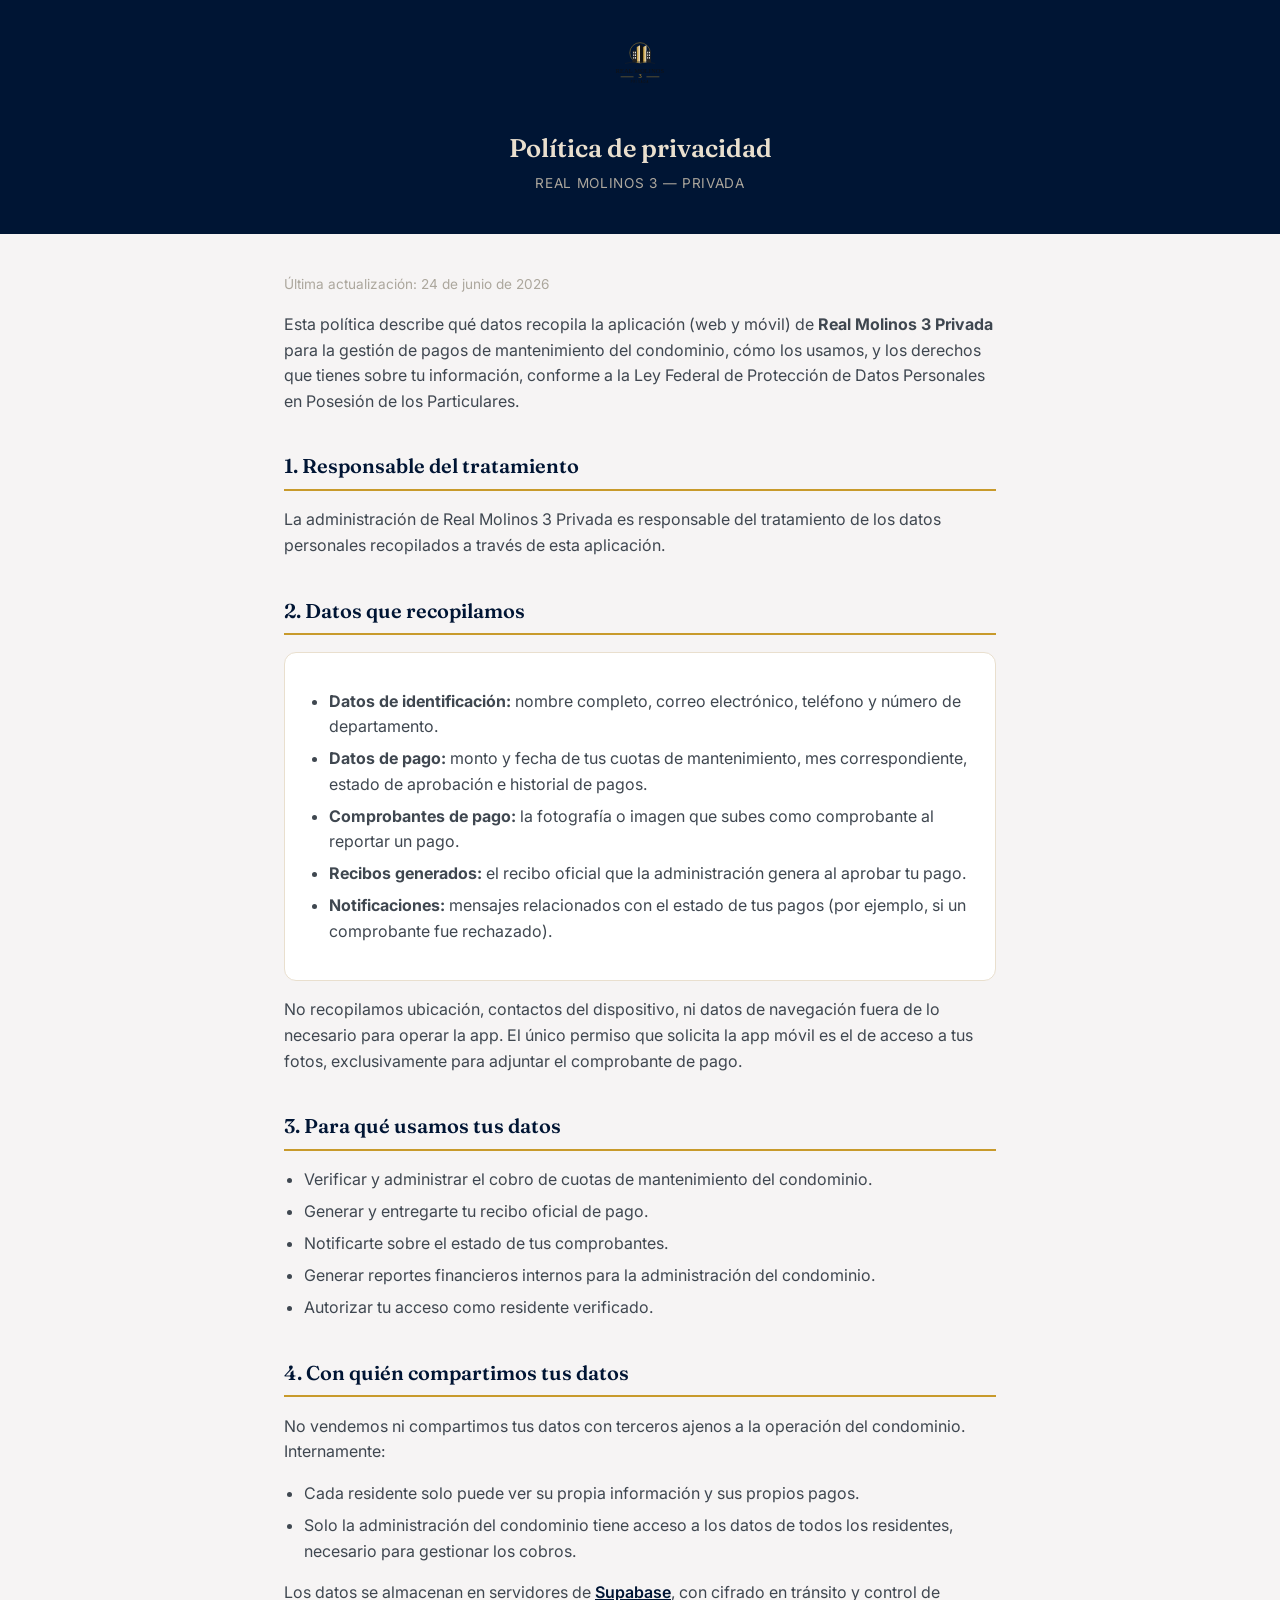
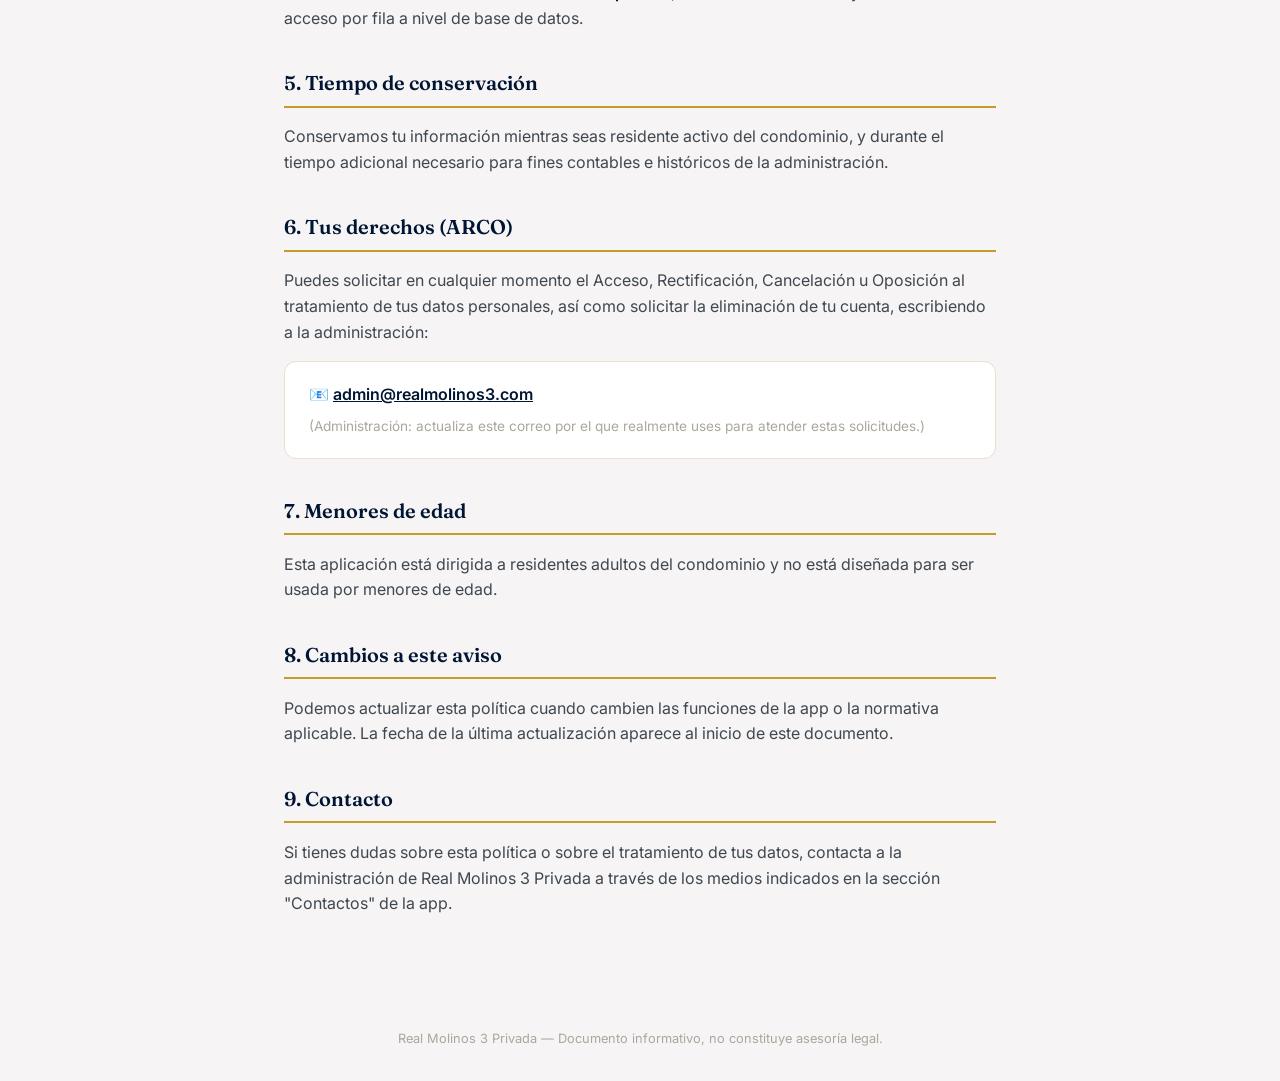
==== privacidad.html @ f4ce5bd8 "fix: rendimiento (indices, RPC remanente/reportes, columnas explicitas, batch), bugs de notification" ====
<!DOCTYPE html>
<html lang="es-MX">
<head>
<meta charset="UTF-8">
<meta name="viewport" content="width=device-width, initial-scale=1.0">
<title>Política de privacidad — Real Molinos 3</title>
<link rel="icon" href="assets/LogoM3.svg">
<link rel="preconnect" href="https://fonts.googleapis.com">
<link rel="stylesheet" href="https://fonts.googleapis.com/css2?family=Fraunces:opsz,wght@9..144,600;9..144,700&family=Inter:wght@400;500;600&display=swap">
<style>
  :root{
    --navy:#001534; --gold:#C89A2B; --gold-light:#E9DFCE;
    --slate:#3F4750; --mist:#ACA79D; --cream:#F6F4F4;
  }
  *{box-sizing:border-box}
  body{
    margin:0; background:var(--cream); color:var(--slate);
    font-family:'Inter',sans-serif; line-height:1.6;
  }
  header{
    background:var(--navy); color:var(--cream);
    padding:2.5rem 1.5rem; text-align:center;
  }
  header img{ height:64px; margin-bottom:.75rem }
  header h1{
    font-family:'Fraunces',serif; font-weight:600; margin:.25rem 0 0;
    font-size:1.6rem; color:var(--gold-light);
  }
  header p{ margin:.25rem 0 0; color:var(--mist); font-size:.85rem; letter-spacing:.05em; text-transform:uppercase }
  main{ max-width:760px; margin:0 auto; padding:2.5rem 1.5rem 4rem }
  h2{
    font-family:'Fraunces',serif; font-weight:600; color:var(--navy);
    font-size:1.25rem; margin-top:2.25rem; border-bottom:2px solid var(--gold); padding-bottom:.4rem;
  }
  ul{ padding-left:1.25rem }
  li{ margin-bottom:.4rem }
  .updated{ color:var(--mist); font-size:.85rem; margin-top:0 }
  .card{ background:#fff; border-radius:12px; padding:1.25rem 1.5rem; margin:1rem 0; border:1px solid var(--gold-light) }
  a{ color:var(--navy); font-weight:600 }
  footer{ text-align:center; color:var(--mist); font-size:.8rem; padding:2rem 0 }
</style>
</head>
<body>
<header>
  <img src="assets/LogoM3.svg" alt="Real Molinos 3">
  <h1>Política de privacidad</h1>
  <p>Real Molinos 3 — Privada</p>
</header>
<main>
  <p class="updated">Última actualización: 24 de junio de 2026</p>

  <p>Esta política describe qué datos recopila la aplicación (web y móvil) de
  <strong>Real Molinos 3 Privada</strong> para la gestión de pagos de mantenimiento del
  condominio, cómo los usamos, y los derechos que tienes sobre tu información,
  conforme a la Ley Federal de Protección de Datos Personales en Posesión de los
  Particulares.</p>

  <h2>1. Responsable del tratamiento</h2>
  <p>La administración de Real Molinos 3 Privada es responsable del tratamiento de
  los datos personales recopilados a través de esta aplicación.</p>

  <h2>2. Datos que recopilamos</h2>
  <div class="card">
    <ul>
      <li><strong>Datos de identificación:</strong> nombre completo, correo electrónico, teléfono y número de departamento.</li>
      <li><strong>Datos de pago:</strong> monto y fecha de tus cuotas de mantenimiento, mes correspondiente, estado de aprobación e historial de pagos.</li>
      <li><strong>Comprobantes de pago:</strong> la fotografía o imagen que subes como comprobante al reportar un pago.</li>
      <li><strong>Recibos generados:</strong> el recibo oficial que la administración genera al aprobar tu pago.</li>
      <li><strong>Notificaciones:</strong> mensajes relacionados con el estado de tus pagos (por ejemplo, si un comprobante fue rechazado).</li>
    </ul>
  </div>
  <p>No recopilamos ubicación, contactos del dispositivo, ni datos de navegación
  fuera de lo necesario para operar la app. El único permiso que solicita la
  app móvil es el de acceso a tus fotos, exclusivamente para adjuntar el
  comprobante de pago.</p>

  <h2>3. Para qué usamos tus datos</h2>
  <ul>
    <li>Verificar y administrar el cobro de cuotas de mantenimiento del condominio.</li>
    <li>Generar y entregarte tu recibo oficial de pago.</li>
    <li>Notificarte sobre el estado de tus comprobantes.</li>
    <li>Generar reportes financieros internos para la administración del condominio.</li>
    <li>Autorizar tu acceso como residente verificado.</li>
  </ul>

  <h2>4. Con quién compartimos tus datos</h2>
  <p>No vendemos ni compartimos tus datos con terceros ajenos a la operación del
  condominio. Internamente:</p>
  <ul>
    <li>Cada residente solo puede ver su propia información y sus propios pagos.</li>
    <li>Solo la administración del condominio tiene acceso a los datos de todos los residentes, necesario para gestionar los cobros.</li>
  </ul>
  <p>Los datos se almacenan en servidores de <a href="https://supabase.com" target="_blank" rel="noopener">Supabase</a>,
  con cifrado en tránsito y control de acceso por fila a nivel de base de datos.</p>

  <h2>5. Tiempo de conservación</h2>
  <p>Conservamos tu información mientras seas residente activo del condominio, y
  durante el tiempo adicional necesario para fines contables e históricos de la
  administración.</p>

  <h2>6. Tus derechos (ARCO)</h2>
  <p>Puedes solicitar en cualquier momento el Acceso, Rectificación, Cancelación
  u Oposición al tratamiento de tus datos personales, así como solicitar la
  eliminación de tu cuenta, escribiendo a la administración:</p>
  <div class="card">
    📧 <a href="mailto:admin@realmolinos3.com">admin@realmolinos3.com</a>
    <p style="margin:.5rem 0 0;font-size:.85rem;color:var(--mist)">
      (Administración: actualiza este correo por el que realmente uses para atender estas solicitudes.)
    </p>
  </div>

  <h2>7. Menores de edad</h2>
  <p>Esta aplicación está dirigida a residentes adultos del condominio y no está
  diseñada para ser usada por menores de edad.</p>

  <h2>8. Cambios a este aviso</h2>
  <p>Podemos actualizar esta política cuando cambien las funciones de la app o la
  normativa aplicable. La fecha de la última actualización aparece al inicio de
  este documento.</p>

  <h2>9. Contacto</h2>
  <p>Si tienes dudas sobre esta política o sobre el tratamiento de tus datos,
  contacta a la administración de Real Molinos 3 Privada a través de los medios
  indicados en la sección "Contactos" de la app.</p>
</main>
<footer>Real Molinos 3 Privada — Documento informativo, no constituye asesoría legal.</footer>
</body>
</html>
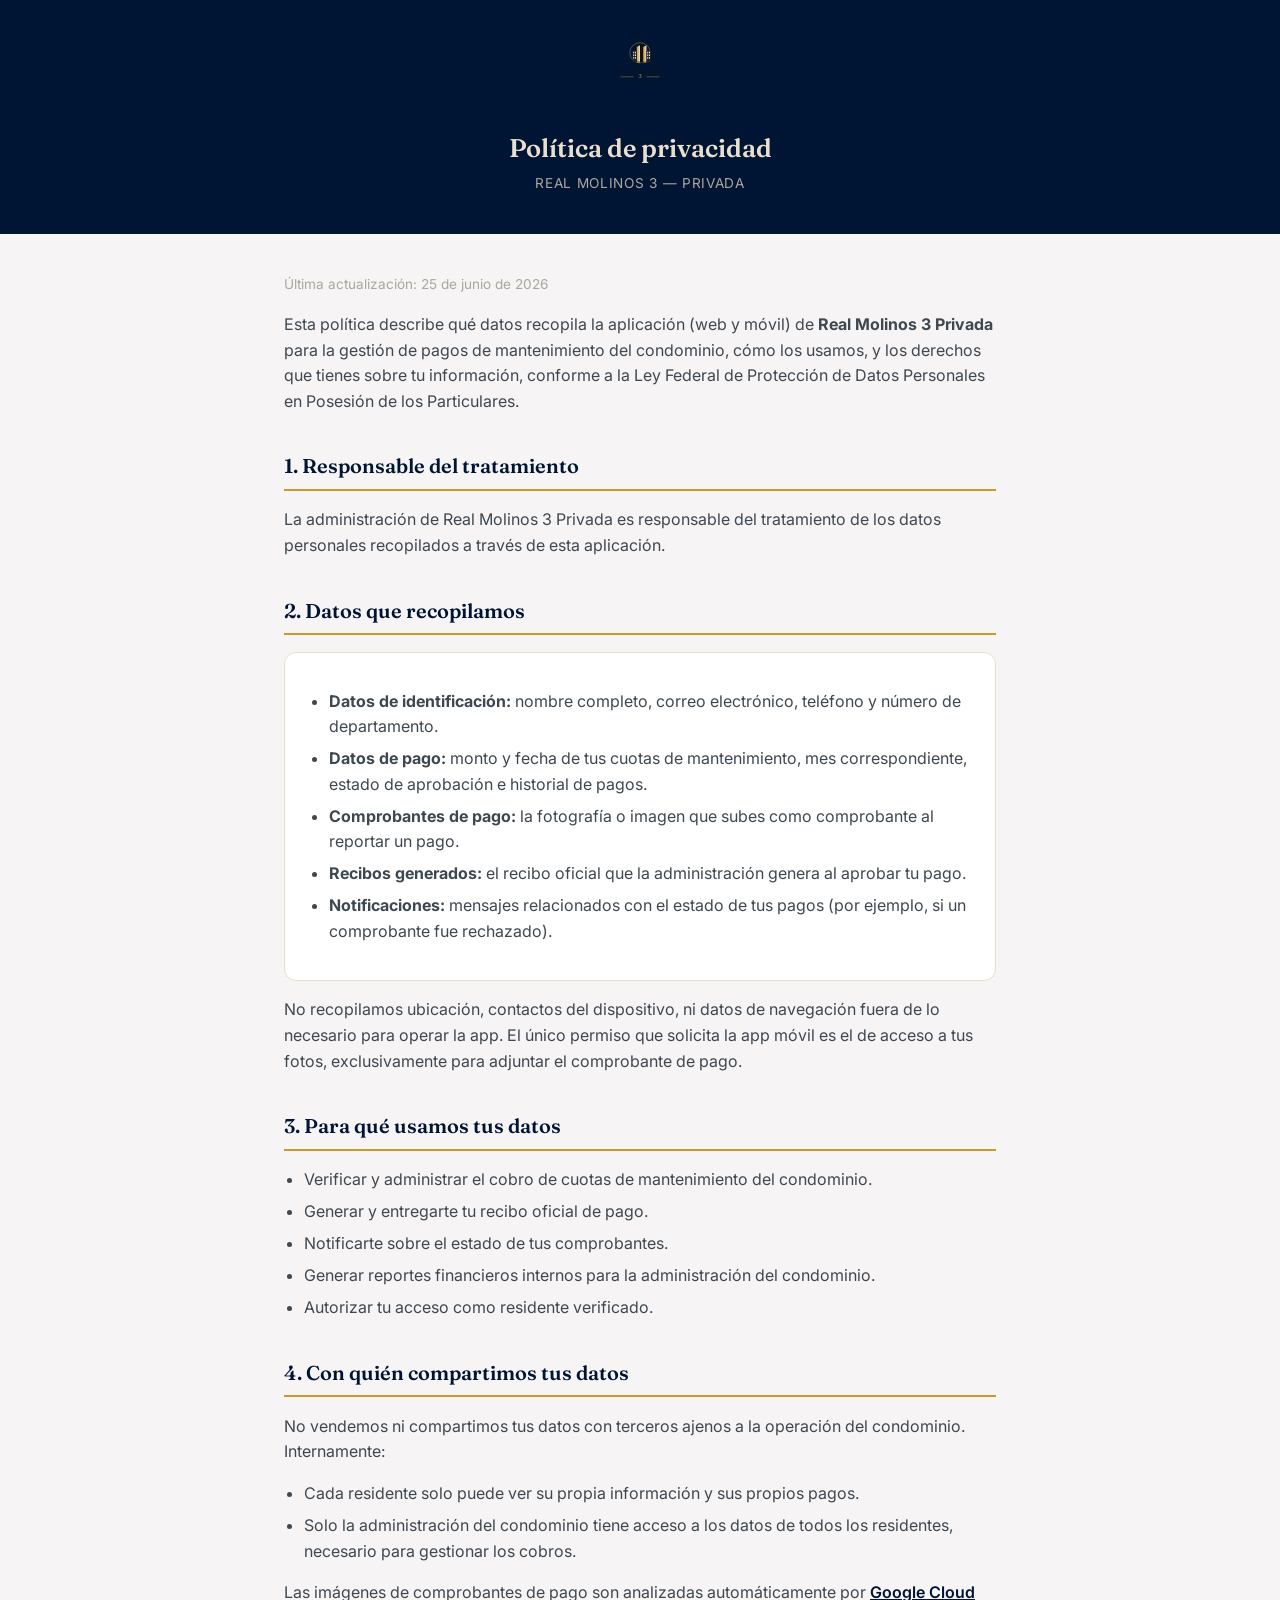
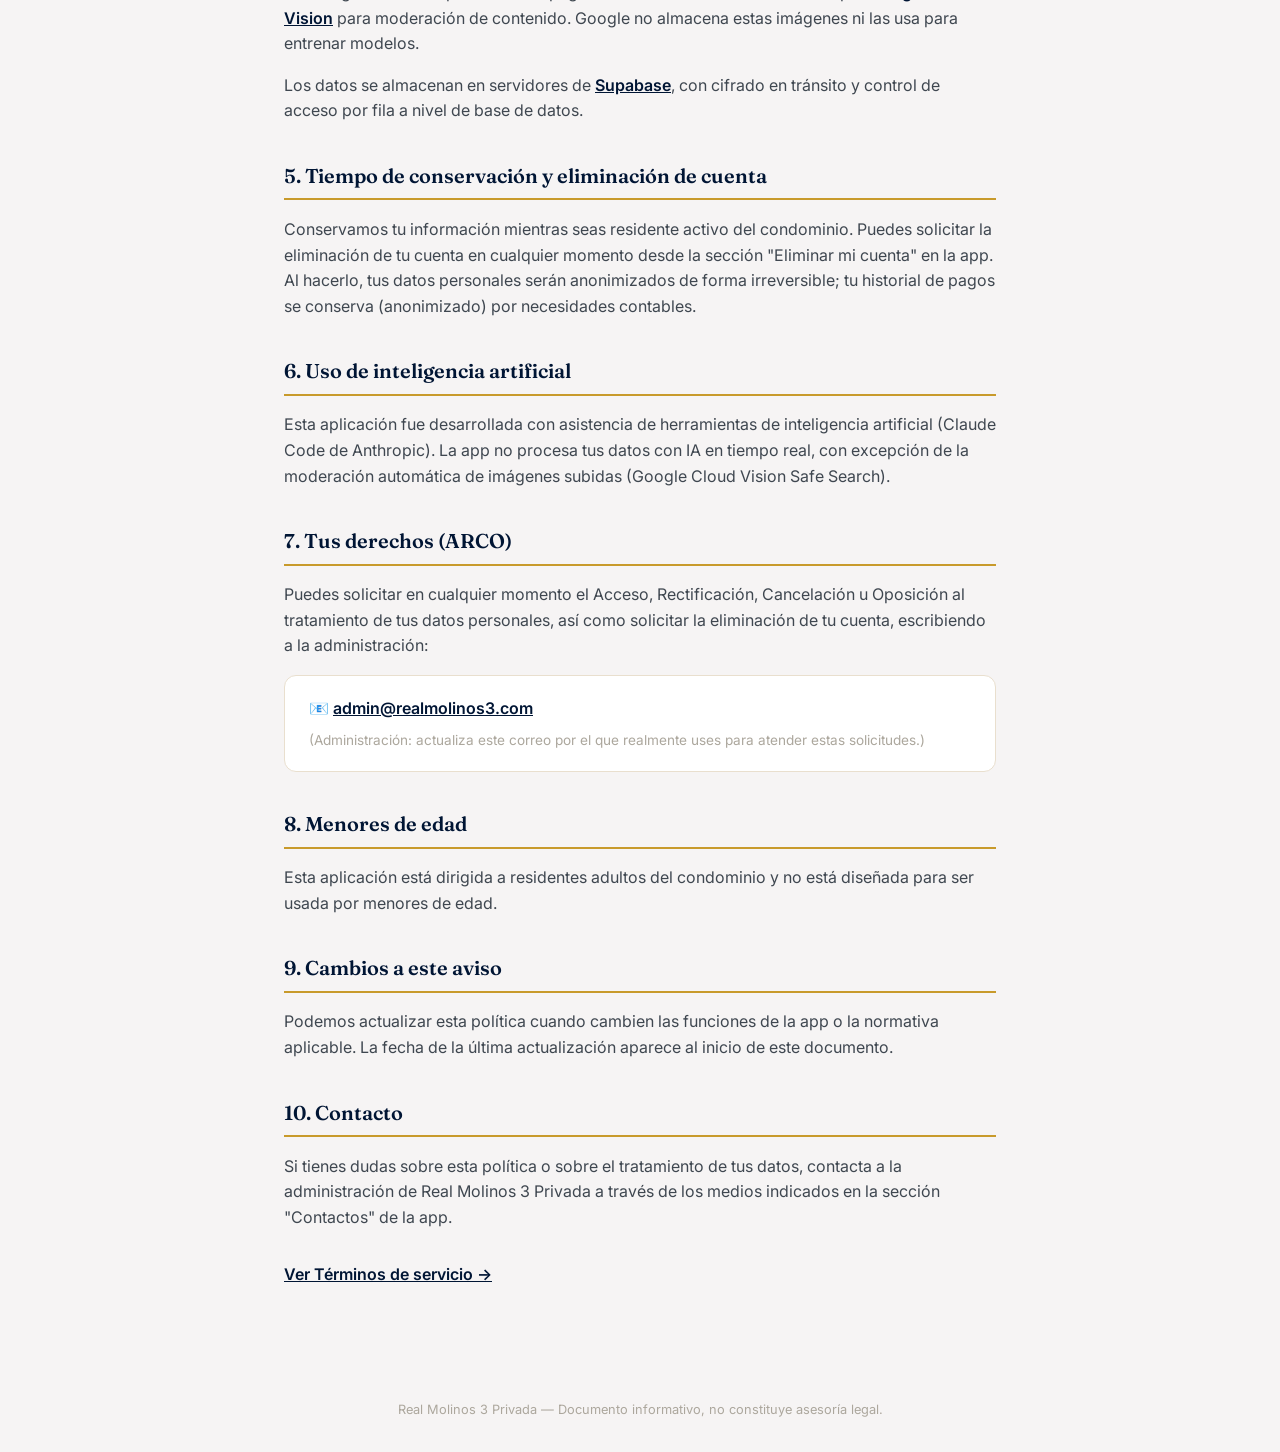
==== commit 32577876: "legal: términos de servicio con arbitraje, disclosure de IA, proceso de eliminación de cuenta" ====
--- a/privacidad.html
+++ b/privacidad.html
@@ -47,7 +47,7 @@
   <p>Real Molinos 3 — Privada</p>
 </header>
 <main>
-  <p class="updated">Última actualización: 24 de junio de 2026</p>
+  <p class="updated">Última actualización: 25 de junio de 2026</p>
 
   <p>Esta política describe qué datos recopila la aplicación (web y móvil) de
   <strong>Real Molinos 3 Privada</strong> para la gestión de pagos de mantenimiento del
@@ -90,15 +90,17 @@
     <li>Cada residente solo puede ver su propia información y sus propios pagos.</li>
     <li>Solo la administración del condominio tiene acceso a los datos de todos los residentes, necesario para gestionar los cobros.</li>
   </ul>
+  <p>Las imágenes de comprobantes de pago son analizadas automáticamente por <a href="https://cloud.google.com/vision" target="_blank" rel="noopener">Google Cloud Vision</a> para moderación de contenido. Google no almacena estas imágenes ni las usa para entrenar modelos.</p>
   <p>Los datos se almacenan en servidores de <a href="https://supabase.com" target="_blank" rel="noopener">Supabase</a>,
   con cifrado en tránsito y control de acceso por fila a nivel de base de datos.</p>
 
-  <h2>5. Tiempo de conservación</h2>
-  <p>Conservamos tu información mientras seas residente activo del condominio, y
-  durante el tiempo adicional necesario para fines contables e históricos de la
-  administración.</p>
+  <h2>5. Tiempo de conservación y eliminación de cuenta</h2>
+  <p>Conservamos tu información mientras seas residente activo del condominio. Puedes solicitar la eliminación de tu cuenta en cualquier momento desde la sección "Eliminar mi cuenta" en la app. Al hacerlo, tus datos personales serán anonimizados de forma irreversible; tu historial de pagos se conserva (anonimizado) por necesidades contables.</p>
 
-  <h2>6. Tus derechos (ARCO)</h2>
+  <h2>6. Uso de inteligencia artificial</h2>
+  <p>Esta aplicación fue desarrollada con asistencia de herramientas de inteligencia artificial (Claude Code de Anthropic). La app no procesa tus datos con IA en tiempo real, con excepción de la moderación automática de imágenes subidas (Google Cloud Vision Safe Search).</p>
+
+  <h2>7. Tus derechos (ARCO)</h2>
   <p>Puedes solicitar en cualquier momento el Acceso, Rectificación, Cancelación
   u Oposición al tratamiento de tus datos personales, así como solicitar la
   eliminación de tu cuenta, escribiendo a la administración:</p>
@@ -109,19 +111,21 @@
     </p>
   </div>
 
-  <h2>7. Menores de edad</h2>
+  <h2>8. Menores de edad</h2>
   <p>Esta aplicación está dirigida a residentes adultos del condominio y no está
   diseñada para ser usada por menores de edad.</p>
 
-  <h2>8. Cambios a este aviso</h2>
+  <h2>9. Cambios a este aviso</h2>
   <p>Podemos actualizar esta política cuando cambien las funciones de la app o la
   normativa aplicable. La fecha de la última actualización aparece al inicio de
   este documento.</p>
 
-  <h2>9. Contacto</h2>
+  <h2>10. Contacto</h2>
   <p>Si tienes dudas sobre esta política o sobre el tratamiento de tus datos,
   contacta a la administración de Real Molinos 3 Privada a través de los medios
   indicados en la sección "Contactos" de la app.</p>
+
+  <p style="margin-top:2rem"><a href="terminos.html">Ver Términos de servicio →</a></p>
 </main>
 <footer>Real Molinos 3 Privada — Documento informativo, no constituye asesoría legal.</footer>
 </body>
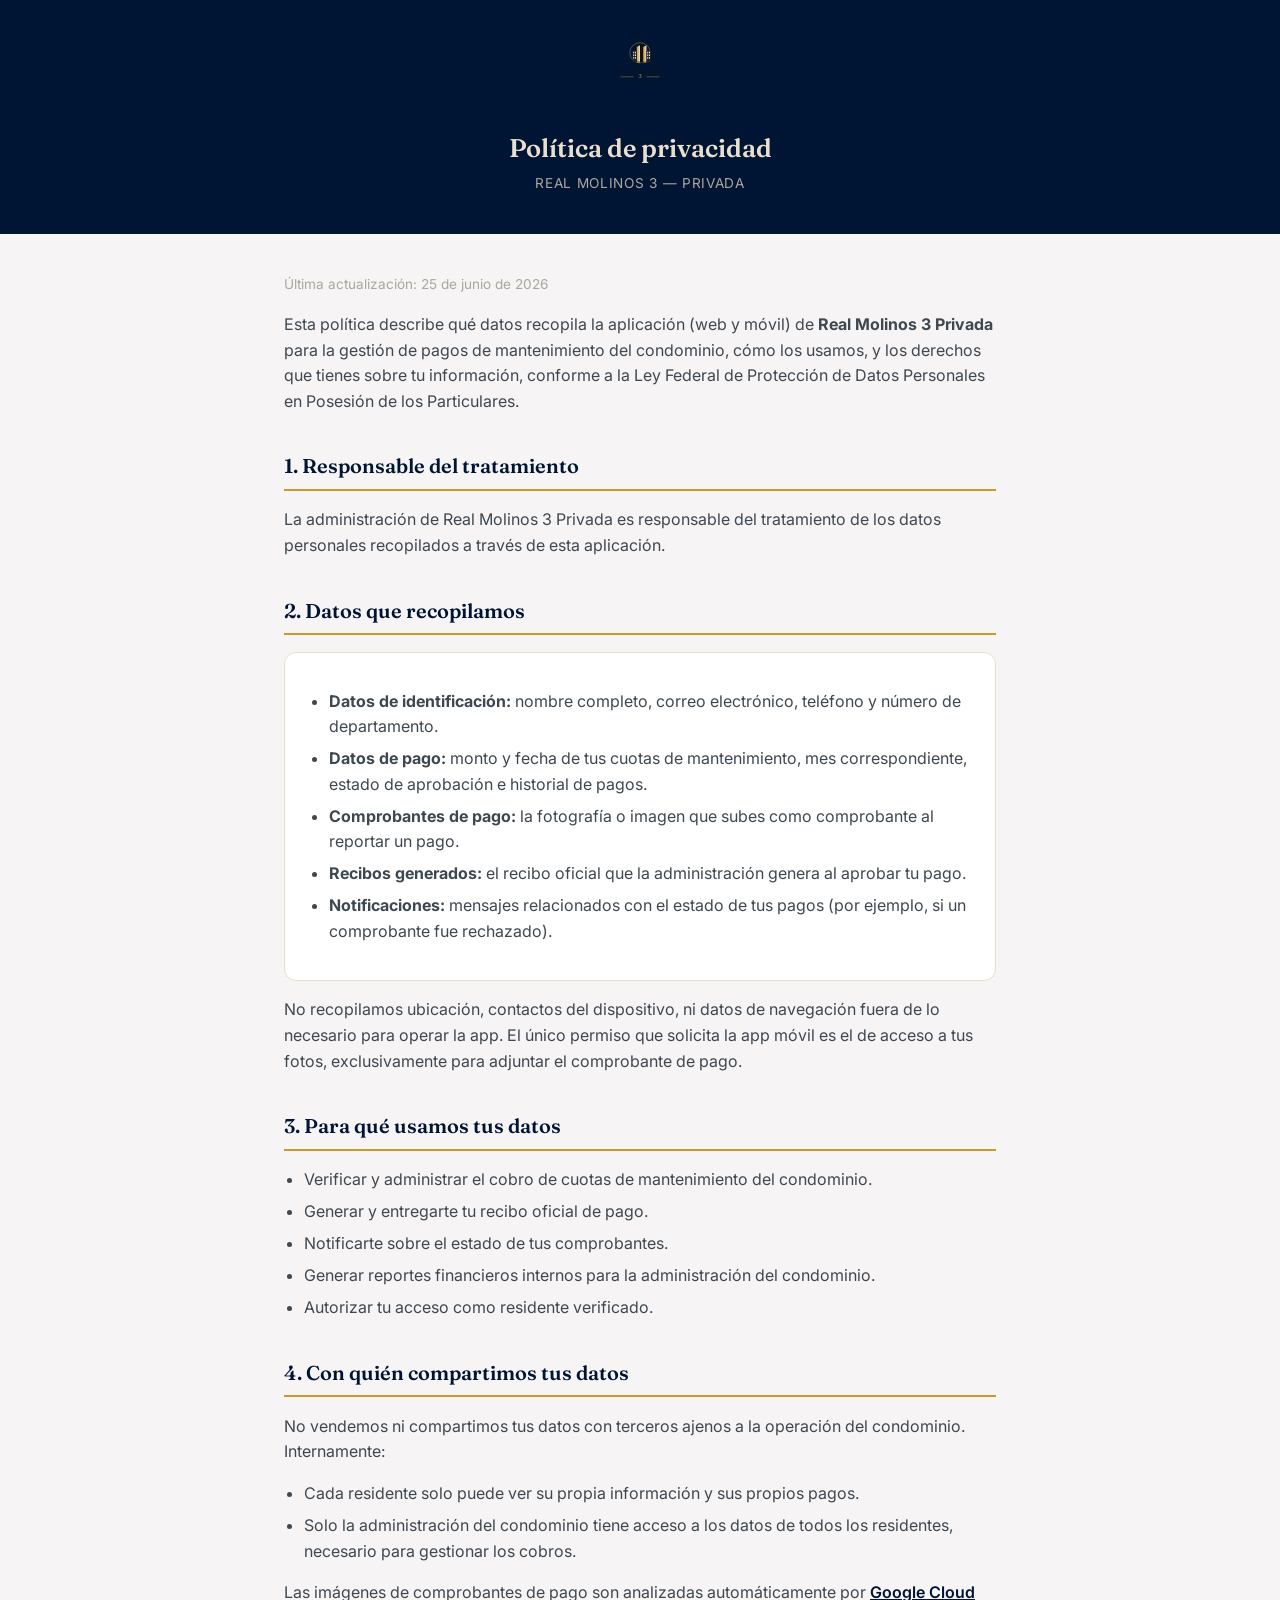
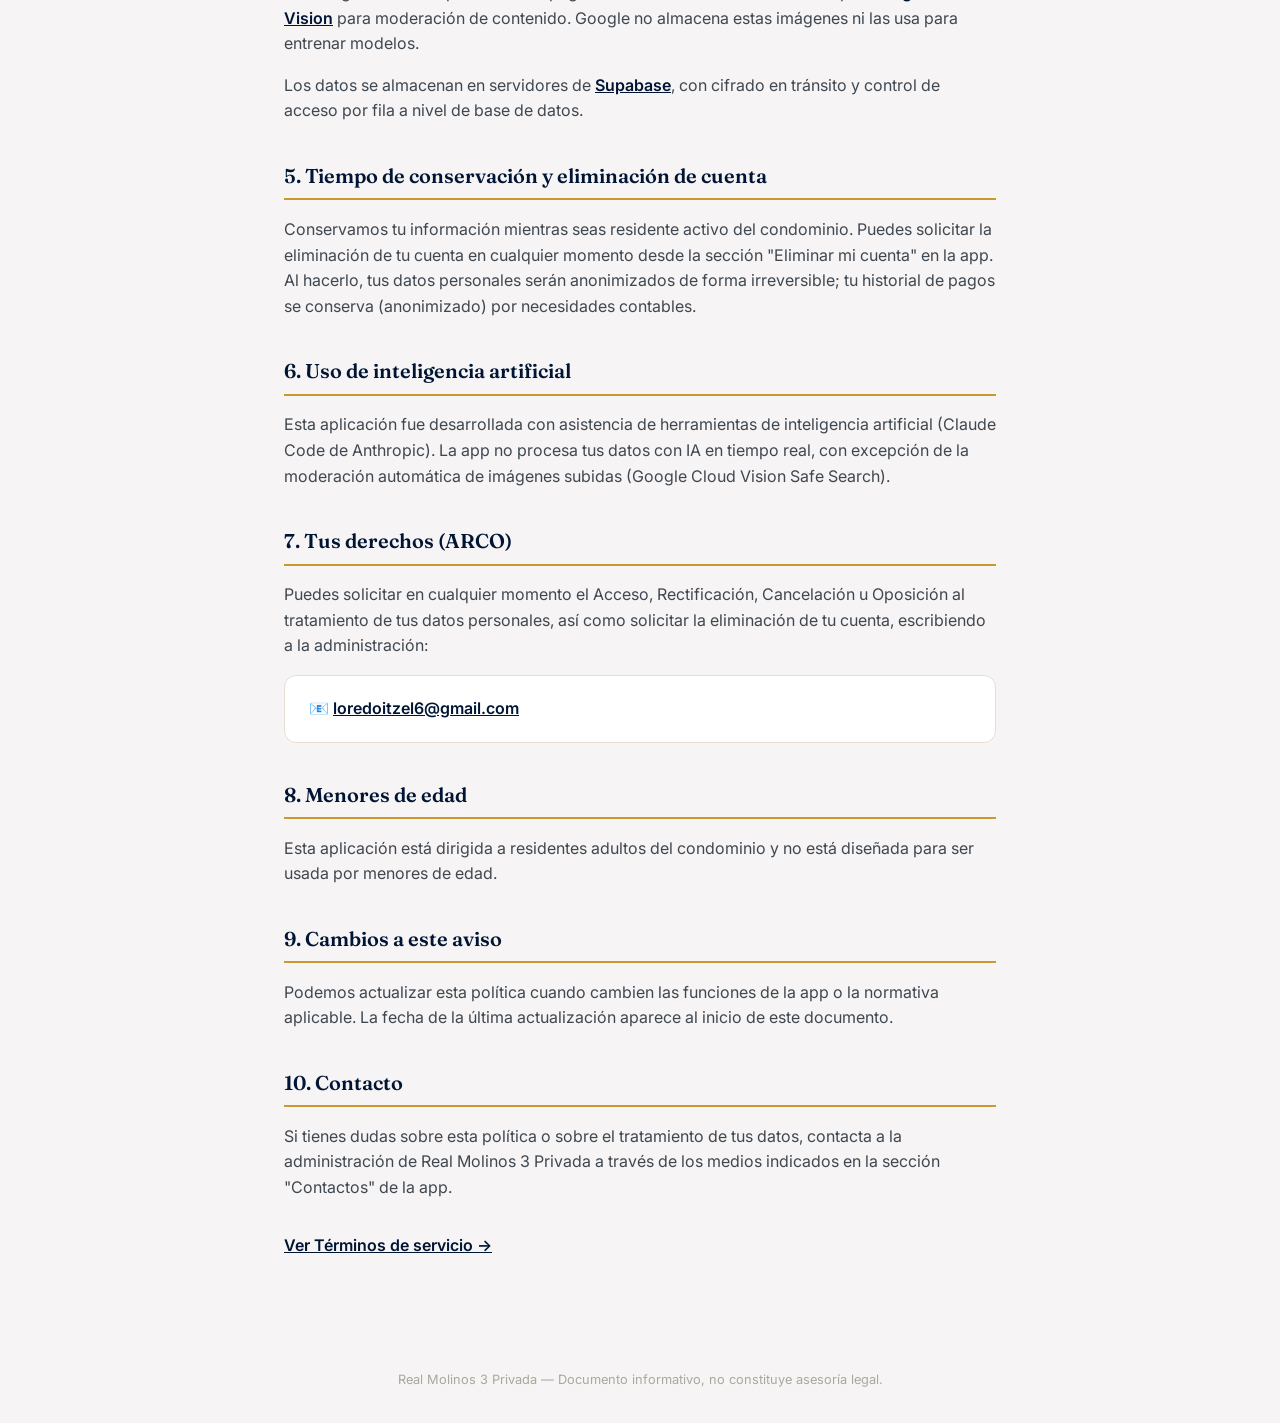
==== commit c739baa5: "fix: cambiar admin a loredoitzel6@gmail.com, validar contraseña en registro y actualizar cláusula de" ====
--- a/privacidad.html
+++ b/privacidad.html
@@ -105,10 +105,7 @@
   u Oposición al tratamiento de tus datos personales, así como solicitar la
   eliminación de tu cuenta, escribiendo a la administración:</p>
   <div class="card">
-    📧 <a href="mailto:admin@realmolinos3.com">admin@realmolinos3.com</a>
-    <p style="margin:.5rem 0 0;font-size:.85rem;color:var(--mist)">
-      (Administración: actualiza este correo por el que realmente uses para atender estas solicitudes.)
-    </p>
+    📧 <a href="mailto:loredoitzel6@gmail.com">loredoitzel6@gmail.com</a>
   </div>
 
   <h2>8. Menores de edad</h2>
